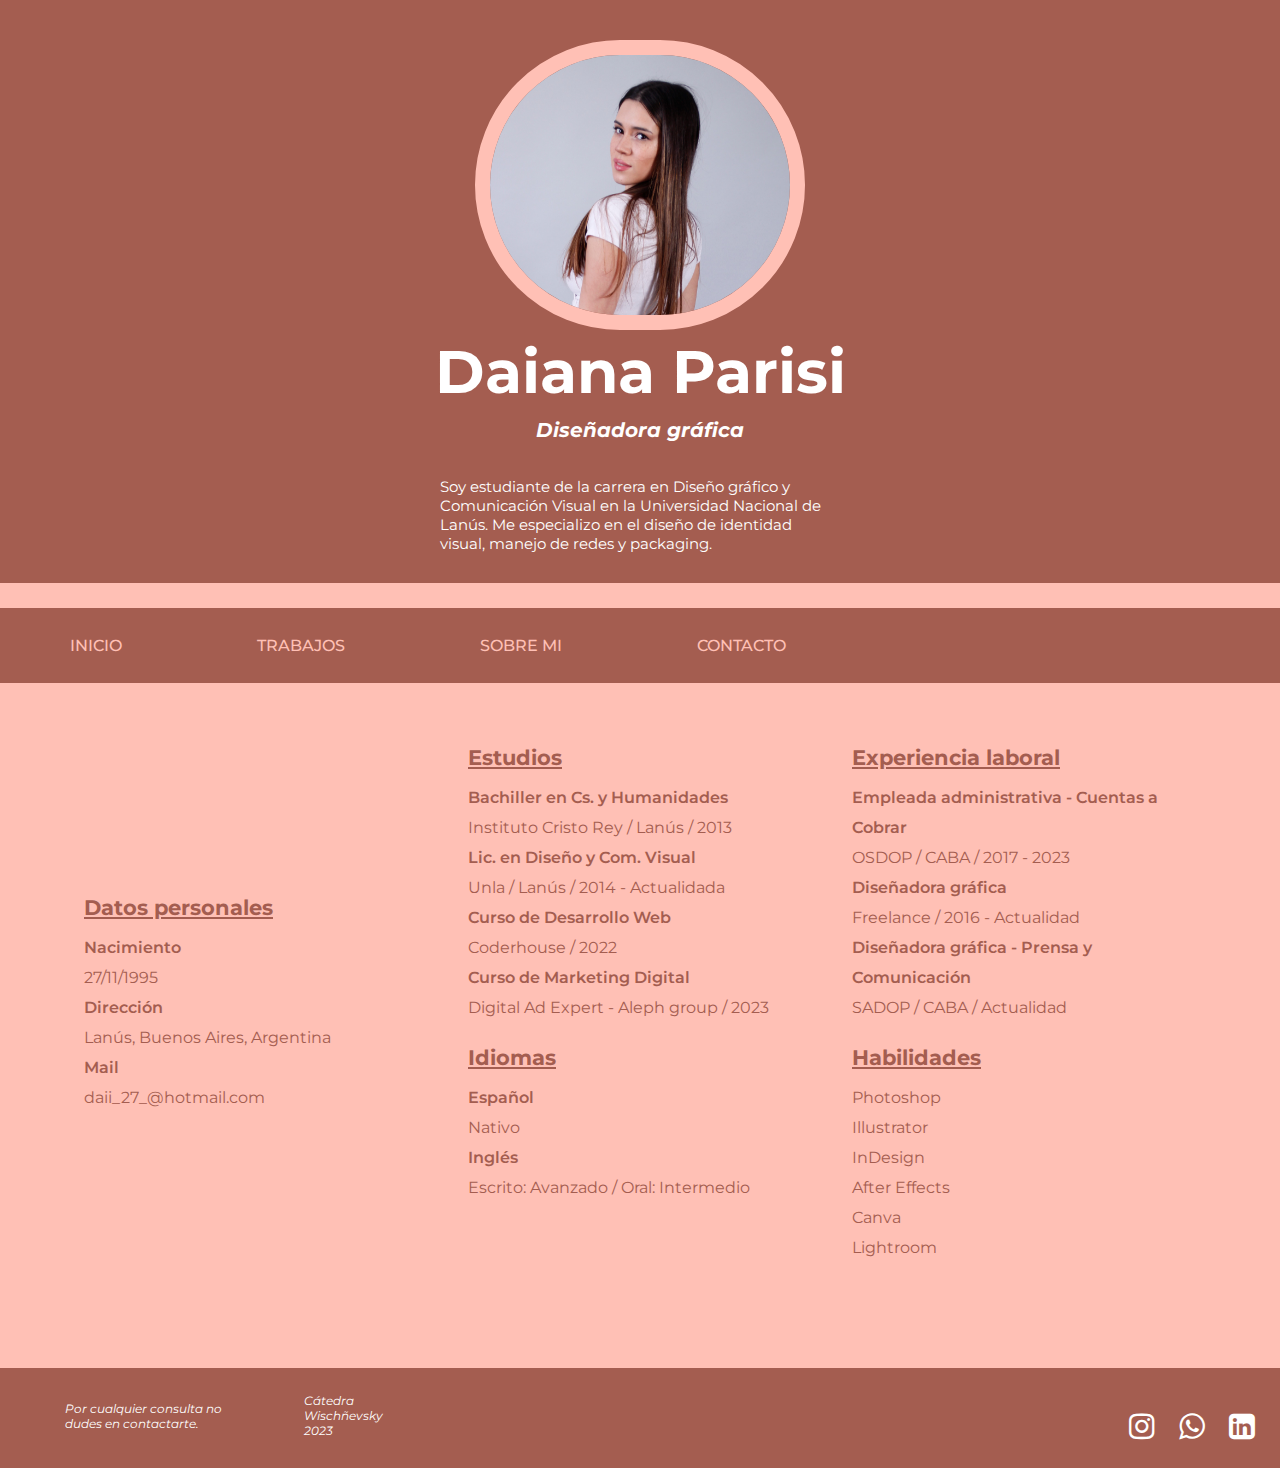
==== index.html @ afc5097c "cambios en index y sobre mi" ====
<!doctype html>
<html>
<head>
	<meta charset="utf-8">
	<link rel="icon" href= "favicon.ico" type="image/x-icon" />
	<title>Daiana Parisi</title>
	<link href="estilos.css" rel="stylesheet" type="text/css">
	<link rel="stylesheet" href="https://stackpath.bootstrapcdn.com/font-awesome/4.7.0/css/font-awesome.min.css">
</head>
<body>
	<header id="cabecera">
			<img src="img/fotomia.JPG" width="300px" height="260px" alt="fotoprincipal" id="fotoperfil">
			<h1>Daiana Parisi</h1>
			<h2>Diseñadora gráfica</h2>
			<p>Soy estudiante de la carrera en Diseño gráfico y Comunicación Visual en la Universidad Nacional de Lanús. Me especializo en el diseño de identidad visual, manejo de redes y packaging.</p>
	</header>
	
	<nav> 
		<ul>
			<li> <a href="index.html" target="_self"> INICIO </a> </li>
			<li> <a href="" target="_self"> TRABAJOS </a> </li>
			<li> <a href="sobremi.html" target="_self"> SOBRE MI </a> </li>
			<li> <a href="contacto.html" target="_self"> CONTACTO </a> </li>
		</ul>
	</nav>
	<main>
		<section class="flex-container-a">
			<article class="datospersonales">
				<h3>Datos personales</h3>
						<ul>
							<h4>Nacimiento</h4>
							<p>27/11/1995</p>
							<h4>Dirección</h4>
							<p>Lanús, Buenos Aires, Argentina</p>
							<h4>Mail</h4>
							<p>daii_27_@hotmail.com</p>
						</ul>
			</article>
		</section>

		<section class="flex-container-b">
			<article class="Estudios">
				<h3>Estudios</h3>
					<ul>
						<h4>Bachiller en Cs. y Humanidades</h4>
						<p>Instituto Cristo Rey / Lanús / 2013</p>
						<h4>Lic. en Diseño y Com. Visual</h4>
						<p>Unla / Lanús / 2014 - Actualidada</p>
						<h4>Curso de Desarrollo Web</h4>
						<p>Coderhouse / 2022</p>
						<h4>Curso de Marketing Digital</h4>
						<p>Digital Ad Expert - Aleph group / 2023</p>
					</ul>
			</article>
			<article class="Idiomas">
				<h3>Idiomas</h3>
					<ul>
						<h4>Español</h4>
						<p>Nativo</p>
						<h4>Inglés</h4>
						<p>Escrito: Avanzado / Oral: Intermedio</p>
					</ul>
			</article>
		</section>
		<section class="flex-container-c">
			<article class="ExperienciaLaboral">
				<h3>Experiencia laboral</h3>
					<ul>
						<h4>Empleada administrativa - Cuentas a Cobrar</h4>
						<p>OSDOP / CABA / 2017 - 2023</p>
						<h4>Diseñadora gráfica</h4>
						<p>Freelance / 2016 - Actualidad</p>
						<h4>Diseñadora gráfica - Prensa y Comunicación</h4>
						<p>SADOP / CABA / Actualidad</p>
					</ul>
			</article>
			<article class="Habilidades">
				<h3>Habilidades </h3>
					<ul>
						<li>Photoshop</li>
						<li>Illustrator</li>
						<li>InDesign</li>
						<li>After Effects</li>
						<li>Canva</li>
						<li>Lightroom</li>
					</ul>
			</article>
		</section>
	</main>
	
	<footer>
		<div>
			<p>Por cualquier consulta no dudes en contactarte.</p>
		</div>
		<div>
			<p>Cátedra Wischñevsky 2023</p>
		</div>
		<nav>
			<ul class="botones">
				<a href="https://www.instagram.com/dp.grafico/" class="fa fa-instagram"></a>
				<a href="https://wa.me/5491138221987/" class="fa fa-whatsapp"></a>
				<a href="https://www.linkedin.com/in/daiana-parisi-471b52120/?originalSubdomain=ar" class="fa fa-linkedin-square"></a>
			</ul>
		</nav>
	</footer>
</body>
</html>
---- estilos.css ----
@charset "utf-8";
/* CSS Document */
@import url('https://fonts.googleapis.com/css2?family=Montserrat:ital,wght@0,400;0,500;0,700;1,400;1,500&display=swap');

* {
	margin: 0px;
	padding: 0px;
	list-style: none;
	font-family: 'Montserrat', sans-serif;
}

body {
	background-color: #FFC0B5;
	width: 100%;
	height: 100%;
	display: flex;
	flex-direction: column;
}

img {
	width: auto;
	margin-top: 40px;
	border: 15px solid #FFC0B5;
	border-radius: 950px;
	display: flex;
	justify-content: center;
	line-height: 10px;
}

h1 h2 h3 h4 p {
	font-family: 'Montserrat', sans-serif;
}

h1 {
	color: white;
	font-size: 60px;
	display: flex;
	align-content: center;
	padding: 5px;
}

h2 {
	color: white;
	font-size: 20px;
	font-style: italic;
	padding: 5px;
	display: flex;
	align-items: center;
}

h3 {
	color: #A45D50;
	font-weight: bolder;
	text-decoration: underline;
	font-size: 130%;
	line-height: 50px;
}

h4 {
	color: #A45D50;
	font-weight: 600;
}

header p {
	color: white;
	font-size: 15px;
	width: 400px;
	padding: 30px;
	display: flex;
	justify-content: center;
}

#cabecera {
	width: 100%;
	height: auto;
	background-color: #A45D50;
	display: flex;
	flex-direction: column;
	justify-content: center;
	align-content: center;
	align-items: center;
}

/**************** BOTONERA INDEX******** */ 
/* quiero que me quede centrado el nav y no estaría pudiendo modificarlo :( */
nav{
	width:100%;
	height:50px;
	display: flex;
	flex-direction: column;
	justify-content: center;
	margin-top:25px;
	padding-bottom: 25px;
	margin-bottom:15px;
	background-color: #A45D50;
}

nav ul li a
{
	
	float:left;
	margin: 25px 65px 0 70px;
	margin-bottom:0px;
	display:block;
	text-decoration:none;
	font-size:12pt;
	font-weight: 500;
	color:#FFC0B5;
	
}

nav ul li a:hover
{
	color:#723D33;
	font-weight: 600;
}

main {
	width: 90%;
	height: 100%;
	display: flex;
	flex-direction: row;
	justify-content:flex-start;
	align-items: center;
	align-content: center;
	padding: 0px 30px 0px 0px; 
	margin: auto;
}

section {
	padding: 5px;
	margin: 30px;
	width: 30%;
	height: auto;
}

article div{
	padding: 5%;
	margin: 5%;
	width: auto;
	height: auto;
}

ul{
	font-size: 100%;
	font-weight: 400;
	color: #A45D50;
	line-height: 30px;
	height: 250px;
	justify-content: center;
	align-items: center;
	text-align:start;
}

.flex-container-a .flex-container-b .flex-container-c{
  text-align: center;	
}

/*****FOOTER ***** */
footer {
	width: auto;
	height: 100px;
	background-color: #A45D50;
	display: flex;
	justify-content:space-around;
	align-items:center;
	padding: 0 0 0 50px;
	font-style: italic;
}

footer p {
	font-size: 12px;
	color: #FFFFFF;;
	padding: 10px 40px 15px 15px;
}

.botones a{
	text-decoration: none;
	font-size: 30px;
	padding: 10px;
	color: #FFFFFF;
}

footer ul {
	list-style: none;
	padding: 30px 0 0px 680px;
}


/***** CONTACTO  HTML*****/

#contenido 
{
	background-color: transparent;
	width: 840px;
	height: 480px;
	border: none;
	margin-bottom:0px;
	padding-bottom:0px;
	margin-top:0px;
	padding-top:10px;
	margin:0px auto;
	
}

#contenido p 
{
	font-size: 15px;
	line-height: 16px; 
	padding-bottom: 0px;
	margin-left: 50px;
}	

label {
	font-size: 18px;
	margin-left: 59px;
}
input {
	width: 315px;
	height: 30px;
	background-color: #FFC0B5;
	border: 2px solid #A45D50;
	border-radius: 17px;
	margin: 15px 0px 10px 0px;
}

#edad {
	width: 315px;
	height: 30px;
}
#submit {
	width: 162px;
	background-color: #FFC0B5;
	color: #A45D50;
	font-size: 17px;
	margin-left: 0px;
}
#borrar {
	width: 162px;
	background-color:#FFC0B5;
	color: #A45D50;
	font-size: 17px;
	margin-left: 15px;
}
#textarea {
	height: auto;
	width: 315px;
	background-color: #FFC0B5;
	border: 1px solid;
	resize: none;
	border: 2px solid #A45D50;
	border-radius: 20px;
	margin: 11px 15px 10px 0px;
	padding: 5px 10px
}
#Sexo0, #Sexo1, #Sexo2 {
	width: 20px;
	vertical-align: middle;
}
.columna_izquierda {
	height: 30px;
	width: 200px;
	padding-left: 0px;
}
.columna_izquierda_comentarios {
	height: 30px;
	padding-top: 0px;
}
.genero {
	font-size: 19px;
	vertical-align: middle;
	padding-left: 59px;
}
.opcionesdegenero {
	padding-top: 15px;
	padding-left: 30px;
}
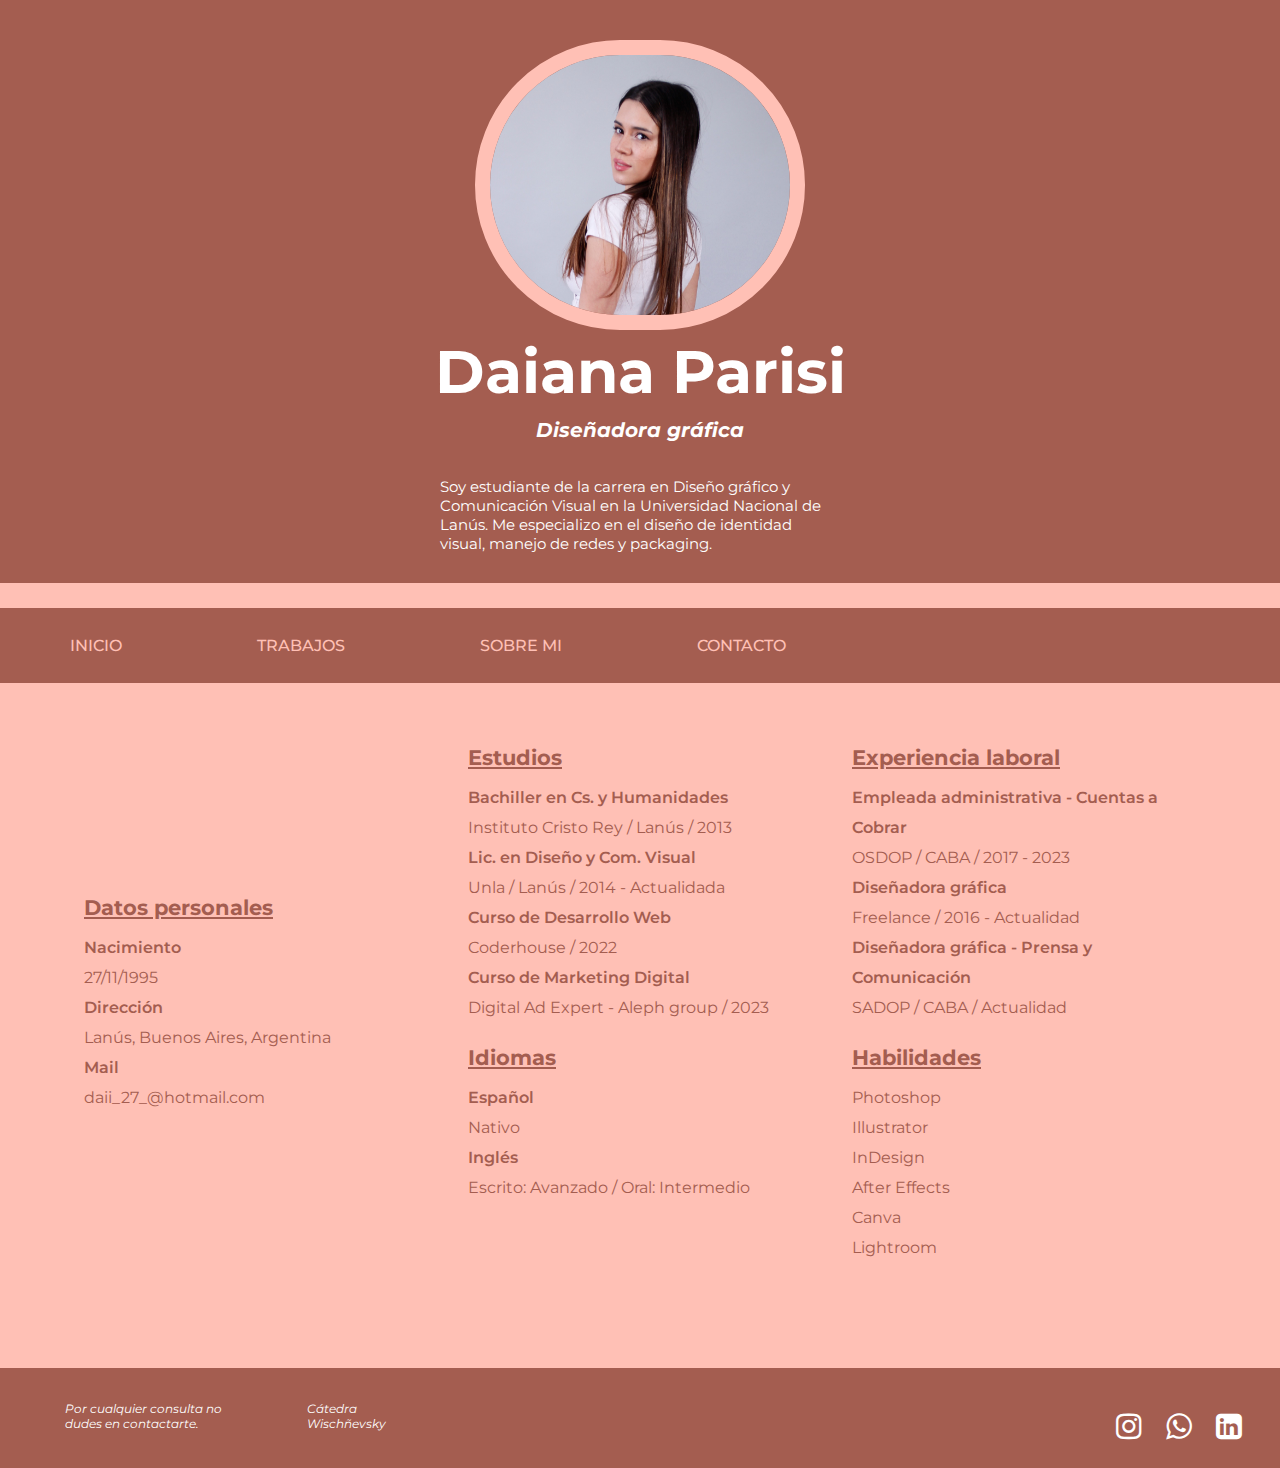
==== commit 12e8b563: "cambio" ====
--- a/index.html
+++ b/index.html
@@ -93,7 +93,7 @@
 			<p>Por cualquier consulta no dudes en contactarte.</p>
 		</div>
 		<div>
-			<p>Cátedra Wischñevsky 2023</p>
+			<p>Cátedra Wischñevsky</p>
 		</div>
 		<nav>
 			<ul class="botones">
--- a/estilos.css
+++ b/estilos.css
@@ -189,8 +189,7 @@
 
 /***** CONTACTO  HTML*****/
 
-#contenido 
-{
+#contenido {
 	background-color: transparent;
 	width: 840px;
 	height: 480px;
@@ -214,11 +213,13 @@
 label {
 	font-size: 18px;
 	margin-left: 59px;
+	color: #A45D50;
+	font-weight: 500;
 }
 input {
 	width: 315px;
 	height: 30px;
-	background-color: #FFC0B5;
+	background-color: #FFF1EF;
 	border: 2px solid #A45D50;
 	border-radius: 17px;
 	margin: 15px 0px 10px 0px;
@@ -230,22 +231,22 @@
 }
 #submit {
 	width: 162px;
-	background-color: #FFC0B5;
-	color: #A45D50;
+	background-color: #A45D50;
+	color: #FFC0B5;
 	font-size: 17px;
 	margin-left: 0px;
 }
 #borrar {
 	width: 162px;
-	background-color:#FFC0B5;
-	color: #A45D50;
+	background-color: #A45D50;
+	color: #FFC0B5;
 	font-size: 17px;
 	margin-left: 15px;
 }
 #textarea {
 	height: auto;
 	width: 315px;
-	background-color: #FFC0B5;
+	background-color: #FFF1EF;
 	border: 1px solid;
 	resize: none;
 	border: 2px solid #A45D50;
@@ -253,23 +254,29 @@
 	margin: 11px 15px 10px 0px;
 	padding: 5px 10px
 }
+
 #Sexo0, #Sexo1, #Sexo2 {
-	width: 20px;
+	width: 15px;
 	vertical-align: middle;
 }
+
 .columna_izquierda {
 	height: 30px;
 	width: 200px;
 	padding-left: 0px;
 }
+
 .columna_izquierda_comentarios {
 	height: 30px;
 	padding-top: 0px;
 }
+
 .genero {
 	font-size: 19px;
 	vertical-align: middle;
 	padding-left: 59px;
+	color: #A45D50;
+	font-weight: 500;
 }
 .opcionesdegenero {
 	padding-top: 15px;
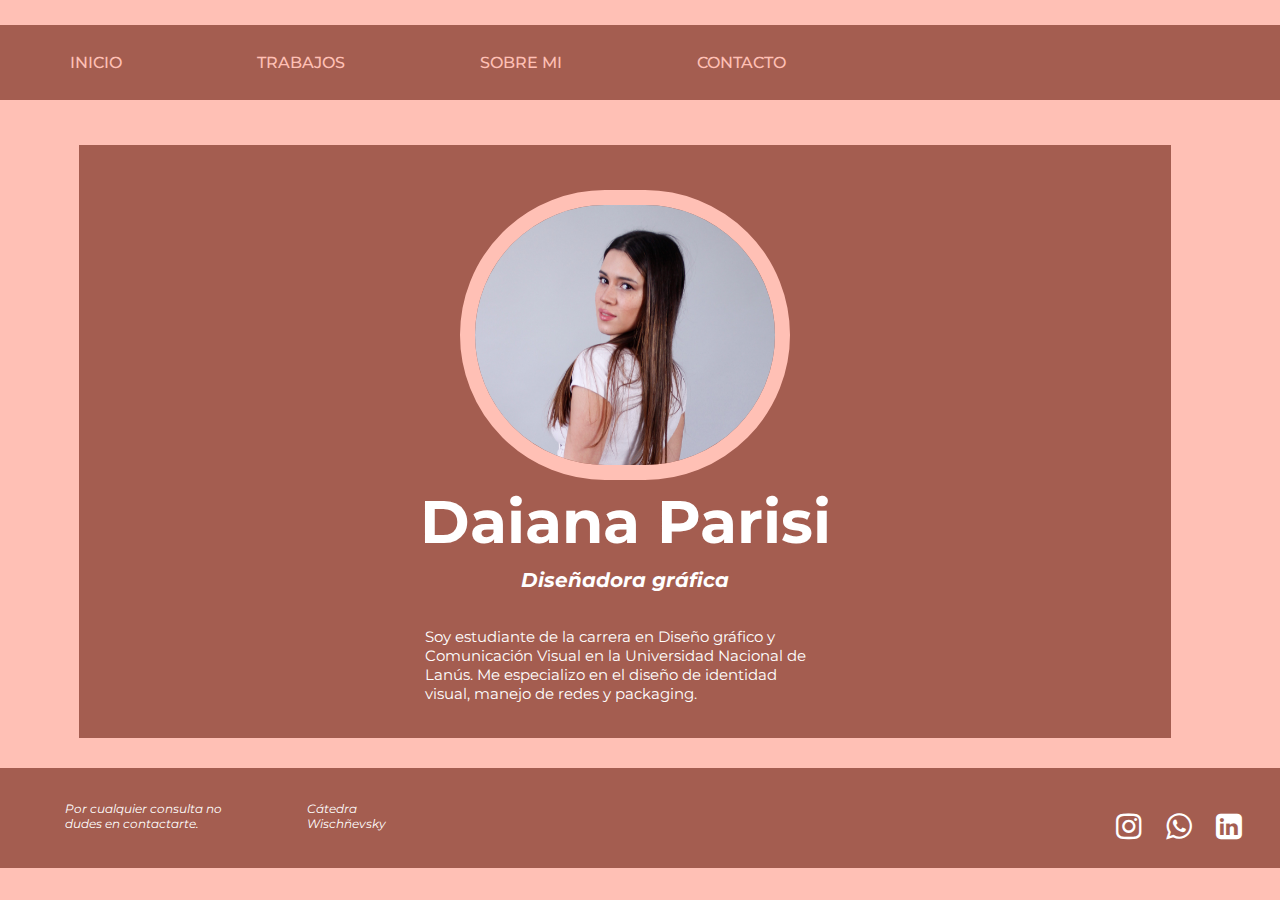
==== commit 1a2d1b73: "modificación en index" ====
--- a/index.html
+++ b/index.html
@@ -8,84 +8,23 @@
 	<link rel="stylesheet" href="https://stackpath.bootstrapcdn.com/font-awesome/4.7.0/css/font-awesome.min.css">
 </head>
 <body>
-	<header id="cabecera">
+	<header>
+		<nav> 
+			<ul>
+				<li> <a href="index.html" target="_self"> INICIO </a> </li>
+				<li> <a href="" target="_self"> TRABAJOS </a> </li>
+				<li> <a href="sobremi.html" target="_self"> SOBRE MI </a> </li>
+				<li> <a href="contacto.html" target="_self"> CONTACTO </a> </li>
+			</ul>
+		</nav>
+	</header>
+	<main>
+		<section class="datosprincipales">
 			<img src="img/fotomia.JPG" width="300px" height="260px" alt="fotoprincipal" id="fotoperfil">
 			<h1>Daiana Parisi</h1>
 			<h2>Diseñadora gráfica</h2>
 			<p>Soy estudiante de la carrera en Diseño gráfico y Comunicación Visual en la Universidad Nacional de Lanús. Me especializo en el diseño de identidad visual, manejo de redes y packaging.</p>
-	</header>
-	
-	<nav> 
-		<ul>
-			<li> <a href="index.html" target="_self"> INICIO </a> </li>
-			<li> <a href="" target="_self"> TRABAJOS </a> </li>
-			<li> <a href="sobremi.html" target="_self"> SOBRE MI </a> </li>
-			<li> <a href="contacto.html" target="_self"> CONTACTO </a> </li>
-		</ul>
-	</nav>
-	<main>
-		<section class="flex-container-a">
-			<article class="datospersonales">
-				<h3>Datos personales</h3>
-						<ul>
-							<h4>Nacimiento</h4>
-							<p>27/11/1995</p>
-							<h4>Dirección</h4>
-							<p>Lanús, Buenos Aires, Argentina</p>
-							<h4>Mail</h4>
-							<p>daii_27_@hotmail.com</p>
-						</ul>
-			</article>
-		</section>
-
-		<section class="flex-container-b">
-			<article class="Estudios">
-				<h3>Estudios</h3>
-					<ul>
-						<h4>Bachiller en Cs. y Humanidades</h4>
-						<p>Instituto Cristo Rey / Lanús / 2013</p>
-						<h4>Lic. en Diseño y Com. Visual</h4>
-						<p>Unla / Lanús / 2014 - Actualidada</p>
-						<h4>Curso de Desarrollo Web</h4>
-						<p>Coderhouse / 2022</p>
-						<h4>Curso de Marketing Digital</h4>
-						<p>Digital Ad Expert - Aleph group / 2023</p>
-					</ul>
-			</article>
-			<article class="Idiomas">
-				<h3>Idiomas</h3>
-					<ul>
-						<h4>Español</h4>
-						<p>Nativo</p>
-						<h4>Inglés</h4>
-						<p>Escrito: Avanzado / Oral: Intermedio</p>
-					</ul>
-			</article>
-		</section>
-		<section class="flex-container-c">
-			<article class="ExperienciaLaboral">
-				<h3>Experiencia laboral</h3>
-					<ul>
-						<h4>Empleada administrativa - Cuentas a Cobrar</h4>
-						<p>OSDOP / CABA / 2017 - 2023</p>
-						<h4>Diseñadora gráfica</h4>
-						<p>Freelance / 2016 - Actualidad</p>
-						<h4>Diseñadora gráfica - Prensa y Comunicación</h4>
-						<p>SADOP / CABA / Actualidad</p>
-					</ul>
-			</article>
-			<article class="Habilidades">
-				<h3>Habilidades </h3>
-					<ul>
-						<li>Photoshop</li>
-						<li>Illustrator</li>
-						<li>InDesign</li>
-						<li>After Effects</li>
-						<li>Canva</li>
-						<li>Lightroom</li>
-					</ul>
-			</article>
-		</section>
+	</section>
 	</main>
 	
 	<footer>
--- a/estilos.css
+++ b/estilos.css
@@ -61,7 +61,7 @@
 	font-weight: 600;
 }
 
-header p {
+.datosprincipales p {
 	color: white;
 	font-size: 15px;
 	width: 400px;
@@ -70,8 +70,8 @@
 	justify-content: center;
 }
 
-#cabecera {
-	width: 100%;
+.datosprincipales {
+	width: 1920px;
 	height: auto;
 	background-color: #A45D50;
 	display: flex;
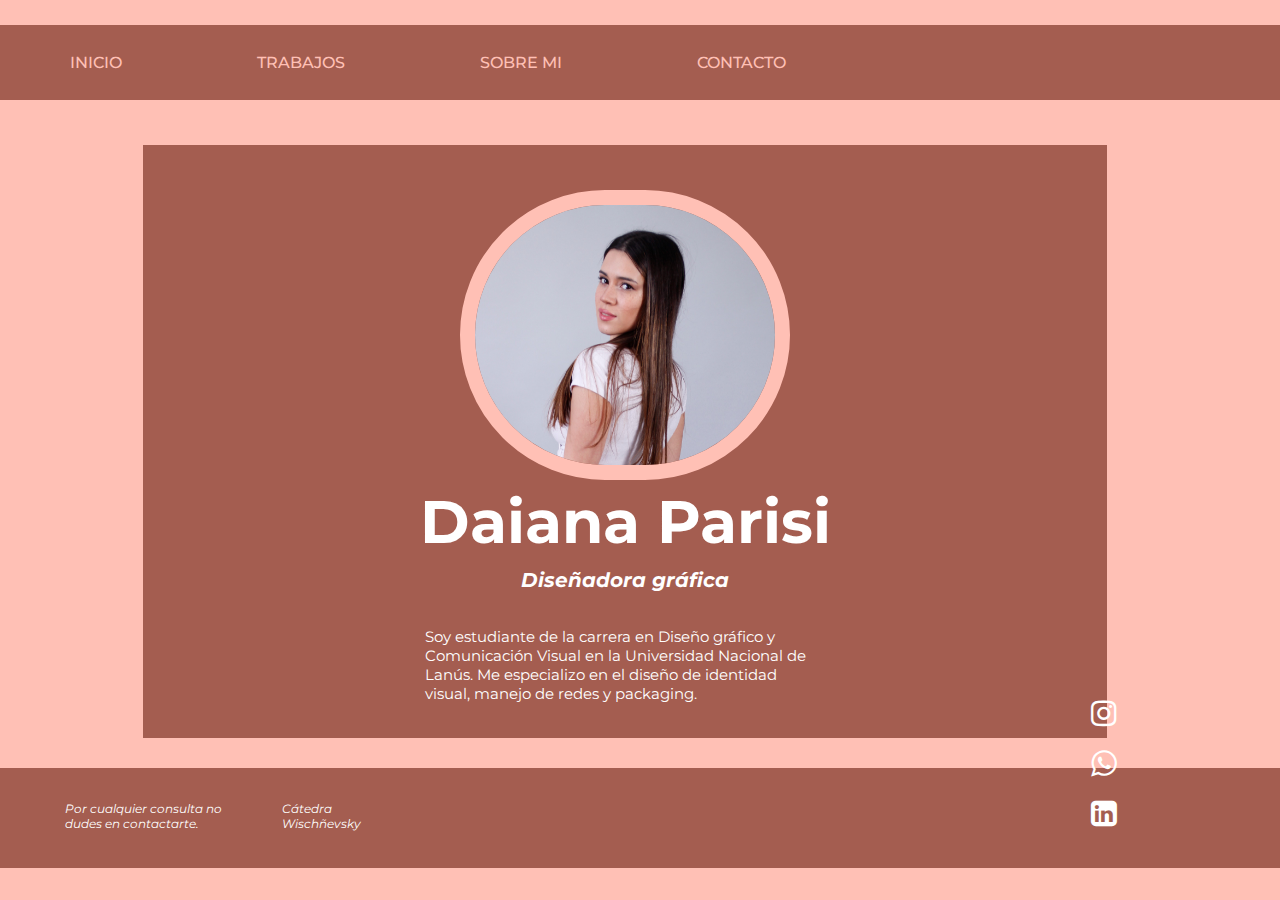
==== commit ef44f9f2: "Creación de la galería de imágenes" ====
--- a/index.html
+++ b/index.html
@@ -12,7 +12,7 @@
 		<nav> 
 			<ul>
 				<li> <a href="index.html" target="_self"> INICIO </a> </li>
-				<li> <a href="" target="_self"> TRABAJOS </a> </li>
+				<li> <a href="trabajos.html" target="_self"> TRABAJOS </a> </li>
 				<li> <a href="sobremi.html" target="_self"> SOBRE MI </a> </li>
 				<li> <a href="contacto.html" target="_self"> CONTACTO </a> </li>
 			</ul>
@@ -34,7 +34,7 @@
 		<div>
 			<p>Cátedra Wischñevsky</p>
 		</div>
-		<nav>
+		<nav id="redes">
 			<ul class="botones">
 				<a href="https://www.instagram.com/dp.grafico/" class="fa fa-instagram"></a>
 				<a href="https://wa.me/5491138221987/" class="fa fa-whatsapp"></a>
--- a/estilos.css
+++ b/estilos.css
@@ -17,7 +17,7 @@
 	flex-direction: column;
 }
 
-img {
+#fotoperfil {
 	width: auto;
 	margin-top: 40px;
 	border: 15px solid #FFC0B5;
@@ -82,7 +82,6 @@
 }
 
 /**************** BOTONERA INDEX******** */ 
-/* quiero que me quede centrado el nav y no estaría pudiendo modificarlo :( */
 nav{
 	width:100%;
 	height:50px;
@@ -116,8 +115,98 @@
 }
 
 main {
-	width: 90%;
+	width: 80%;
 	height: 100%;
+	display: flex;
+	flex-direction: row;
+	justify-content:flex-start;
+	padding: 0px 30px 0px 0px; 
+	margin: auto;
+}
+
+section {
+	padding: 5px;
+	margin: 30px;
+	width: 30%;
+	height: auto;
+}
+
+article div{
+	padding: 5%;
+	margin: 5%;
+	width: auto;
+	height: auto;
+}
+
+ul{
+	font-size: 100%;
+	font-weight: 400;
+	color: #A45D50;
+	line-height: 30px;
+	height: 250px;
+	justify-content: center;
+	align-items: center;
+	text-align:start;
+}
+
+.flex-container-a {
+	margin: 50px 20px 0 15px;
+}
+
+.flex-container-a .flex-container-b .flex-container-c{
+	text-align: center;
+}
+
+/*****FOOTER ***** */
+footer {
+	width: auto;
+	height: 100px;
+	background-color: #A45D50;
+	display: flex;
+	justify-content:space-around;
+	align-items:center;
+	padding: 0 0 0 50px;
+	font-style: italic;
+}
+
+footer p {
+	font-size: 12px;
+	color: #FFFFFF;;
+	padding: 10px 40px 15px 15px;
+}
+
+#redes {
+	display: flex;
+	justify-content: flex-end;
+	align-items: flex-end;
+	margin: 35px 0 0px 0;
+	padding: 0 116px 30px 0;
+	margin-bottom:15px;
+}
+
+.botones a{
+	text-decoration: none;
+	font-size: 30px;
+	padding: 10px;
+	color: #FFFFFF;
+}
+
+footer ul {
+	list-style: none;
+	padding: 30px 0 0px 680px;
+}
+
+
+/***** CONTACTO  HTML*****/
+/**** no puedo lograr nivelar "genero" a lo demás del form, y se no estoy pudiendo poner primero "contactame" ***/
+.h4formulario {
+	margin: 15px;
+} 
+
+#contenido {
+	background-color: transparent;
+	width: 840px;
+	height: 480px;
 	display: flex;
 	flex-direction: row;
 	justify-content:flex-start;
@@ -125,80 +214,6 @@
 	align-content: center;
 	padding: 0px 30px 0px 0px; 
 	margin: auto;
-}
-
-section {
-	padding: 5px;
-	margin: 30px;
-	width: 30%;
-	height: auto;
-}
-
-article div{
-	padding: 5%;
-	margin: 5%;
-	width: auto;
-	height: auto;
-}
-
-ul{
-	font-size: 100%;
-	font-weight: 400;
-	color: #A45D50;
-	line-height: 30px;
-	height: 250px;
-	justify-content: center;
-	align-items: center;
-	text-align:start;
-}
-
-.flex-container-a .flex-container-b .flex-container-c{
-  text-align: center;	
-}
-
-/*****FOOTER ***** */
-footer {
-	width: auto;
-	height: 100px;
-	background-color: #A45D50;
-	display: flex;
-	justify-content:space-around;
-	align-items:center;
-	padding: 0 0 0 50px;
-	font-style: italic;
-}
-
-footer p {
-	font-size: 12px;
-	color: #FFFFFF;;
-	padding: 10px 40px 15px 15px;
-}
-
-.botones a{
-	text-decoration: none;
-	font-size: 30px;
-	padding: 10px;
-	color: #FFFFFF;
-}
-
-footer ul {
-	list-style: none;
-	padding: 30px 0 0px 680px;
-}
-
-
-/***** CONTACTO  HTML*****/
-
-#contenido {
-	background-color: transparent;
-	width: 840px;
-	height: 480px;
-	border: none;
-	margin-bottom:0px;
-	padding-bottom:0px;
-	margin-top:0px;
-	padding-top:10px;
-	margin:0px auto;
 	
 }
 
@@ -212,7 +227,7 @@
 
 label {
 	font-size: 18px;
-	margin-left: 59px;
+	margin-left: 30px;
 	color: #A45D50;
 	font-weight: 500;
 }
@@ -221,37 +236,36 @@
 	height: 30px;
 	background-color: #FFF1EF;
 	border: 2px solid #A45D50;
-	border-radius: 17px;
+	border-radius: 15px;
 	margin: 15px 0px 10px 0px;
 }
 
 #edad {
-	width: 315px;
+	width: 100px;
 	height: 30px;
 }
 #submit {
-	width: 162px;
+	width: 100px;
 	background-color: #A45D50;
 	color: #FFC0B5;
 	font-size: 17px;
-	margin-left: 0px;
+	margin: 5px 30px 15px;
 }
 #borrar {
-	width: 162px;
+	width: 100px;
 	background-color: #A45D50;
 	color: #FFC0B5;
 	font-size: 17px;
-	margin-left: 15px;
+	margin: 5px 30px 15px;
 }
 #textarea {
-	height: auto;
+	height: 97px;
 	width: 315px;
 	background-color: #FFF1EF;
-	border: 1px solid;
 	resize: none;
 	border: 2px solid #A45D50;
 	border-radius: 20px;
-	margin: 11px 15px 10px 0px;
+	margin: 5px 30px 15px;
 	padding: 5px 10px
 }
 
@@ -274,11 +288,30 @@
 .genero {
 	font-size: 19px;
 	vertical-align: middle;
-	padding-left: 59px;
 	color: #A45D50;
 	font-weight: 500;
 }
 .opcionesdegenero {
 	padding-top: 15px;
-	padding-left: 30px;
-}+}
+
+/*** GALERÍA DE IMÁGENES ***/
+#galeria {
+	width: 85%;
+	padding: 50px;
+	display: flex;
+	justify-content: space-between;
+	flex-wrap: wrap;
+}
+
+#galeria a {
+	width: 14%;
+	margin: 30px;
+}
+
+#galeria a img {
+	width: 100%;
+	height: auto;
+	border-radius: 20px;
+	border: 10px solid #A45D50;
+}
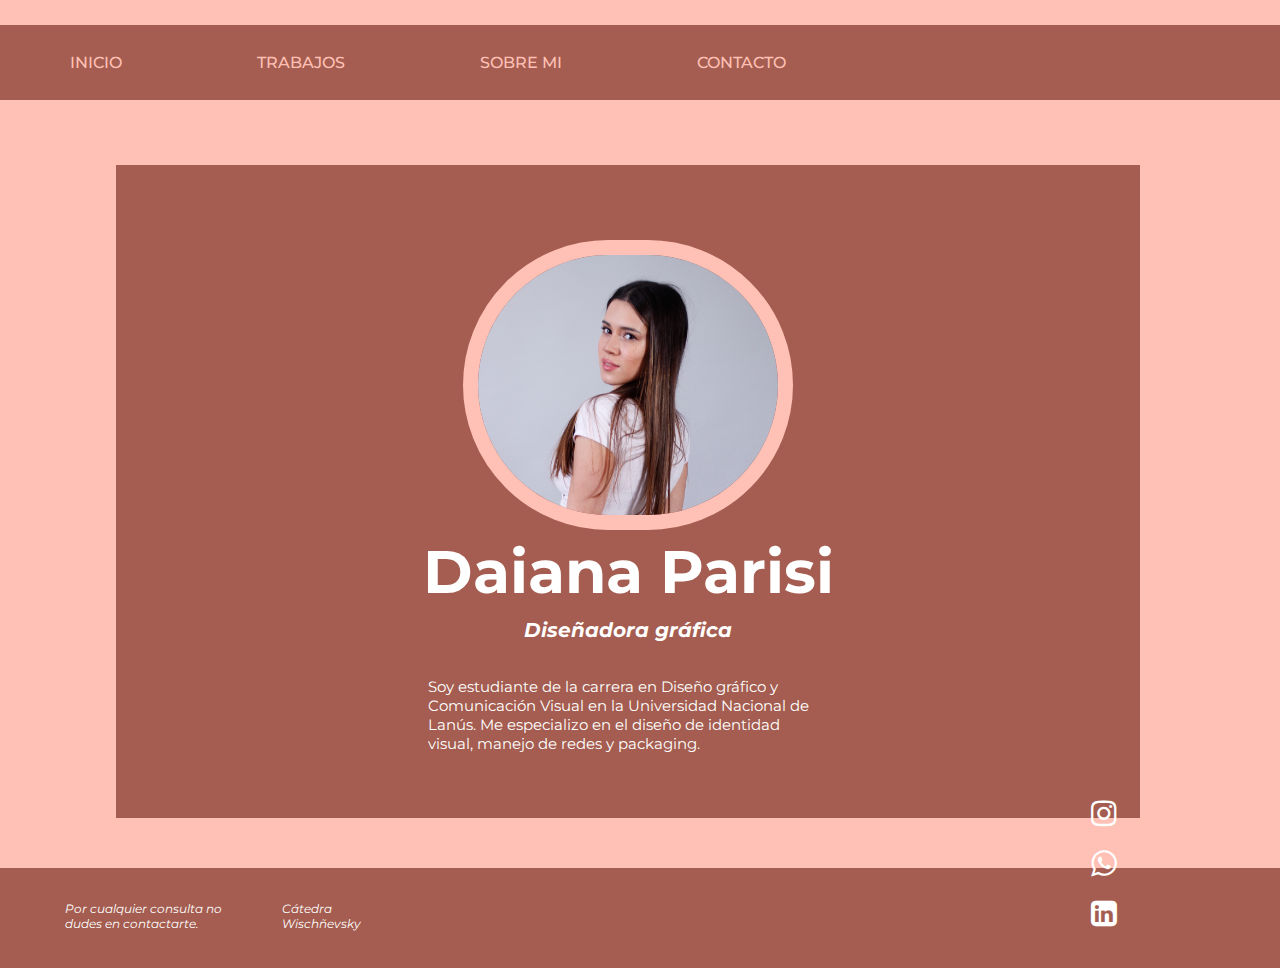
==== commit 421962f4: "Update index.html" ====
--- a/index.html
+++ b/index.html
@@ -7,6 +7,16 @@
 	<link href="estilos.css" rel="stylesheet" type="text/css">
 	<link rel="stylesheet" href="https://stackpath.bootstrapcdn.com/font-awesome/4.7.0/css/font-awesome.min.css">
 </head>
+<!---background-color: transparent;
+    width: 840px;
+    height: 480px;
+    display: flex;
+    flex-direction: column;
+    justify-content: center;
+    align-items: center;
+	
+	verifica el id redes que tenes un padding que te esta haciendo scroll horizontal-->
+	
 <body>
 	<header>
 		<nav> 
--- a/estilos.css
+++ b/estilos.css
@@ -2,6 +2,8 @@
 /* CSS Document */
 @import url('https://fonts.googleapis.com/css2?family=Montserrat:ital,wght@0,400;0,500;0,700;1,400;1,500&display=swap');
 
+
+/** probando pc desktop casa 24/10**/
 * {
 	margin: 0px;
 	padding: 0px;
@@ -120,20 +122,20 @@
 	display: flex;
 	flex-direction: row;
 	justify-content:flex-start;
-	padding: 0px 30px 0px 0px; 
+	padding: 50px 24px 50px 0px;
 	margin: auto;
 }
+/** subido **/
 
 section {
-	padding: 5px;
-	margin: 30px;
-	width: 30%;
+	padding: 35px;
+	width: 50%;
 	height: auto;
 }
 
-article div{
-	padding: 5%;
-	margin: 5%;
+.idiomas{
+	padding: 25px;
+	margin: 25px;
 	width: auto;
 	height: auto;
 }
@@ -147,10 +149,6 @@
 	justify-content: center;
 	align-items: center;
 	text-align:start;
-}
-
-.flex-container-a {
-	margin: 50px 20px 0 15px;
 }
 
 .flex-container-a .flex-container-b .flex-container-c{
@@ -198,11 +196,16 @@
 
 
 /***** CONTACTO  HTML*****/
-/**** no puedo lograr nivelar "genero" a lo demás del form, y se no estoy pudiendo poner primero "contactame" ***/
+/**** no puedo lograr nivelar "genero" a lo demás del form, y no estoy pudiendo poner primero "contactame" ***/
 .h4formulario {
-	margin: 15px;
+	margin: 50px;
 } 
-
+/** Para poner "contactame" arriba del formulario, tenés que poner flex-direction: column. Como lo estás usando, está en
+fila. Si te referis a todavía tenerlo al costado, pero arriba de todo, es por la propiedad align-items que estás usando.
+Te lo va a dejar posicionado siempre al centro. Si se lo sacas te lo tira para arriba, pero fijate de que, si haces eso,
+sacar o acomodar el margin que pusiste al h4 de contactame.
+No podés nivelar género porque en los demás labels estás poniendo un margin de 30 pxs. Se los podés sacar o agregar a
+la clase género un margin-left de 30px. **/
 #contenido {
 	background-color: transparent;
 	width: 840px;
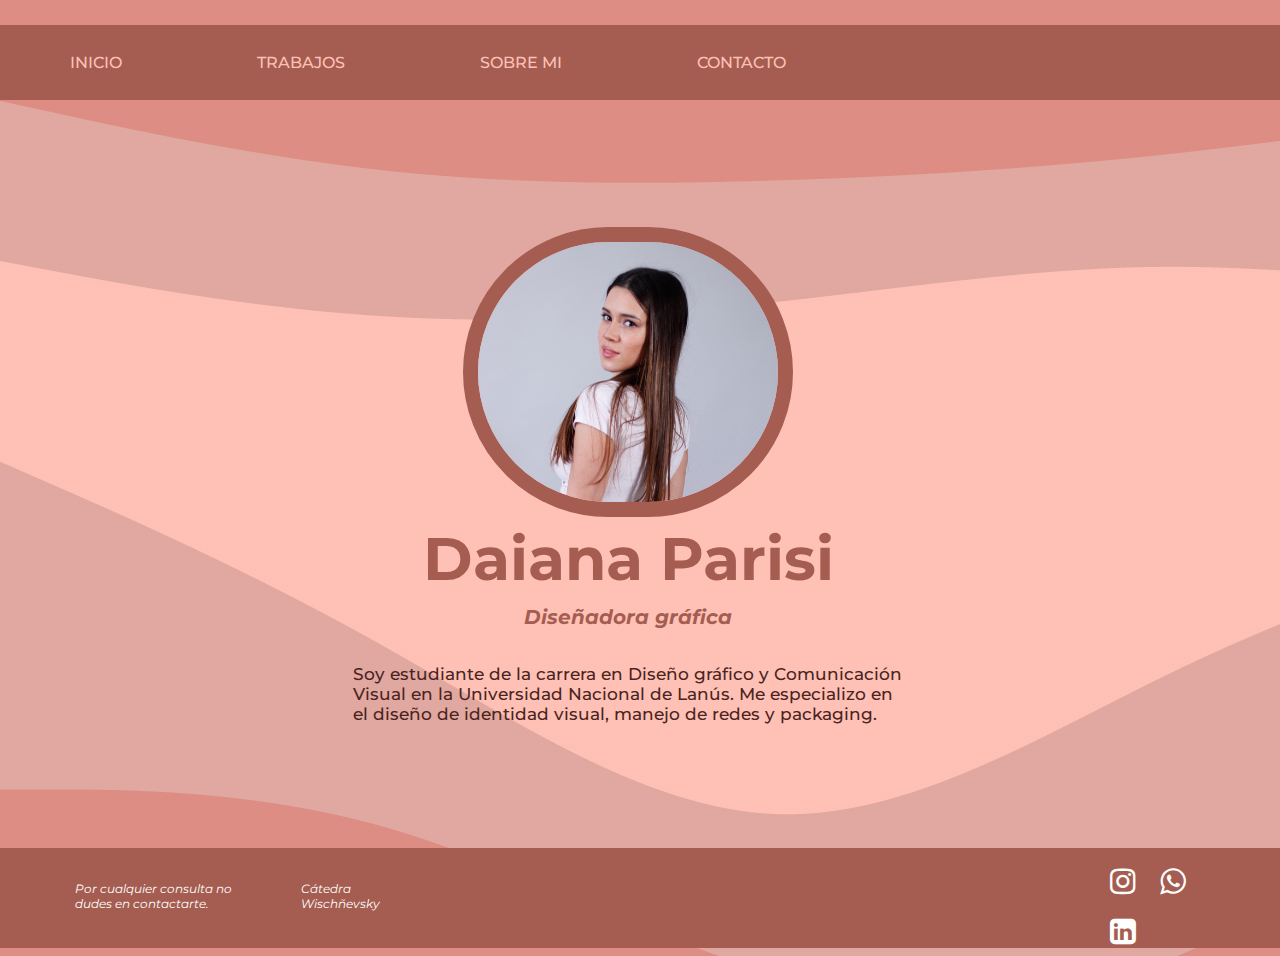
==== commit dc79f3ca: "Le agregué un background img" ====
--- a/index.html
+++ b/index.html
@@ -6,16 +6,8 @@
 	<title>Daiana Parisi</title>
 	<link href="estilos.css" rel="stylesheet" type="text/css">
 	<link rel="stylesheet" href="https://stackpath.bootstrapcdn.com/font-awesome/4.7.0/css/font-awesome.min.css">
+	<meta name="viewport" content="width=device-width, initial-scale=1.0">
 </head>
-<!---background-color: transparent;
-    width: 840px;
-    height: 480px;
-    display: flex;
-    flex-direction: column;
-    justify-content: center;
-    align-items: center;
-	
-	verifica el id redes que tenes un padding que te esta haciendo scroll horizontal-->
 	
 <body>
 	<header>
--- a/estilos.css
+++ b/estilos.css
@@ -2,8 +2,6 @@
 /* CSS Document */
 @import url('https://fonts.googleapis.com/css2?family=Montserrat:ital,wght@0,400;0,500;0,700;1,400;1,500&display=swap');
 
-
-/** probando pc desktop casa 24/10**/
 * {
 	margin: 0px;
 	padding: 0px;
@@ -12,17 +10,14 @@
 }
 
 body {
-	background-color: #FFC0B5;
-	width: 100%;
-	height: 100%;
-	display: flex;
-	flex-direction: column;
+	background-image: url("img/galeria/background.jpg");
+	background-repeat: no-repeat;
 }
 
 #fotoperfil {
 	width: auto;
 	margin-top: 40px;
-	border: 15px solid #FFC0B5;
+	border: 15px solid #a45d50;
 	border-radius: 950px;
 	display: flex;
 	justify-content: center;
@@ -34,7 +29,7 @@
 }
 
 h1 {
-	color: white;
+	color: #a45d50;
 	font-size: 60px;
 	display: flex;
 	align-content: center;
@@ -42,7 +37,7 @@
 }
 
 h2 {
-	color: white;
+	color: #a45d50;
 	font-size: 20px;
 	font-style: italic;
 	padding: 5px;
@@ -64,9 +59,10 @@
 }
 
 .datosprincipales p {
-	color: white;
-	font-size: 15px;
-	width: 400px;
+	color: #4a241d;
+	font-size: 17px;
+	font-weight: 500;
+	width: 550px;
 	padding: 30px;
 	display: flex;
 	justify-content: center;
@@ -75,11 +71,8 @@
 .datosprincipales {
 	width: 1920px;
 	height: auto;
-	background-color: #A45D50;
 	display: flex;
 	flex-direction: column;
-	justify-content: center;
-	align-content: center;
 	align-items: center;
 }
 
@@ -112,8 +105,8 @@
 
 nav ul li a:hover
 {
-	color:#723D33;
-	font-weight: 600;
+	color:#FFFFFF;
+	font-weight: 500;
 }
 
 main {
@@ -122,14 +115,13 @@
 	display: flex;
 	flex-direction: row;
 	justify-content:flex-start;
-	padding: 50px 24px 50px 0px;
+	padding: 50px 24px 72px 0px;
 	margin: auto;
 }
-/** subido **/
 
 section {
-	padding: 35px;
-	width: 50%;
+	padding: 22px;
+	width: 80%;
 	height: auto;
 }
 
@@ -143,11 +135,10 @@
 ul{
 	font-size: 100%;
 	font-weight: 400;
-	color: #A45D50;
+	color: #4a241d;
+	font-weight: 500;
 	line-height: 30px;
-	height: 250px;
-	justify-content: center;
-	align-items: center;
+	height: 270px;
 	text-align:start;
 }
 
@@ -163,7 +154,7 @@
 	display: flex;
 	justify-content:space-around;
 	align-items:center;
-	padding: 0 0 0 50px;
+	padding: 0 0 0 60px;
 	font-style: italic;
 }
 
@@ -174,12 +165,12 @@
 }
 
 #redes {
-	display: flex;
-	justify-content: flex-end;
-	align-items: flex-end;
-	margin: 35px 0 0px 0;
-	padding: 0 116px 30px 0;
-	margin-bottom:15px;
+	background-color: transparent;
+    display: flex;
+    flex-direction: column;
+    justify-content: center;
+    align-items: flex-end;
+	padding-right: 70px;
 }
 
 .botones a{
@@ -196,7 +187,8 @@
 
 
 /***** CONTACTO  HTML*****/
-/**** no puedo lograr nivelar "genero" a lo demás del form, y no estoy pudiendo poner primero "contactame" ***/
+/** no puedo lograr nivelar "genero" a lo demás del form, y no estoy pudiendo poner primero "contactame" **/
+
 .h4formulario {
 	margin: 50px;
 } 
@@ -206,6 +198,7 @@
 sacar o acomodar el margin que pusiste al h4 de contactame.
 No podés nivelar género porque en los demás labels estás poniendo un margin de 30 pxs. Se los podés sacar o agregar a
 la clase género un margin-left de 30px. **/
+
 #contenido {
 	background-color: transparent;
 	width: 840px;
@@ -298,6 +291,7 @@
 	padding-top: 15px;
 }
 
+
 /*** GALERÍA DE IMÁGENES ***/
 #galeria {
 	width: 85%;
@@ -318,3 +312,52 @@
 	border-radius: 20px;
 	border: 10px solid #A45D50;
 }
+
+@media screen and (max-width: 600px) {
+	
+	h1 {
+		line-height: 53px;
+		font-size: 34px;
+	}
+	
+	h2 {
+		line-height: 2px;
+		font-size: 16px;
+		padding-bottom: 20px;
+	}
+	
+.datosprincipales p {
+	line-height: 16px;
+	font-size: 11px;
+	padding: 6px;
+	width: 355px;
+	}
+	
+	.datosprincipales {
+		padding: 9px 23px 17px 18px;
+		display: flex;
+		align-items: center;
+	}
+	
+	main {
+		width: 100%;
+		height: 100%
+	}
+	
+	#fotoperfil {
+		width: 200px;
+		height: auto;
+	}
+	
+}
+
+/** falta la botonera y elfooter **/
+
+
+
+
+
+
+
+
+
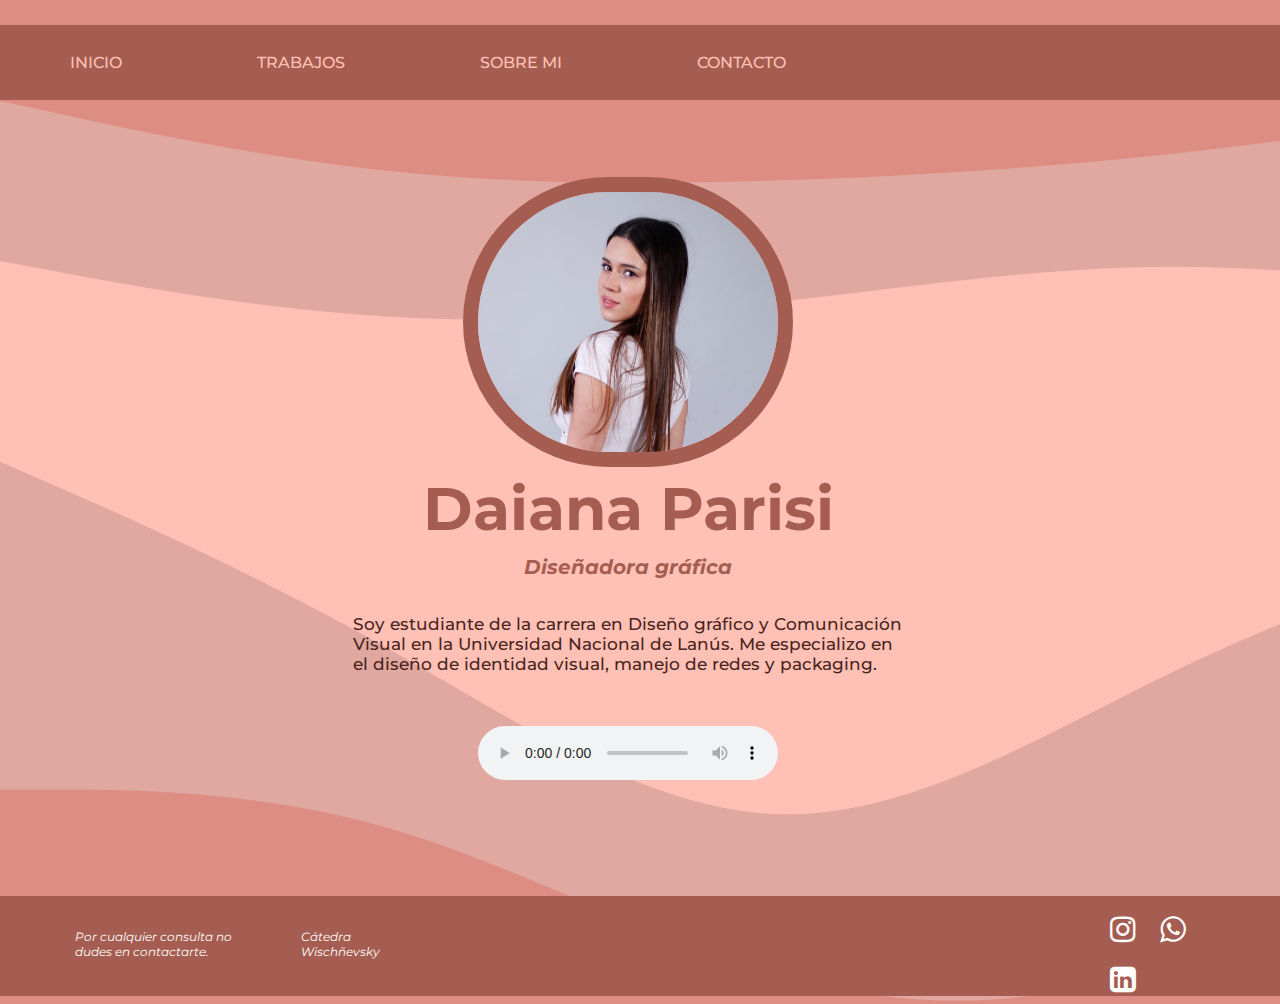
==== commit e801f7f7: "incorporación de audio" ====
--- a/index.html
+++ b/index.html
@@ -16,7 +16,7 @@
 				<li> <a href="index.html" target="_self"> INICIO </a> </li>
 				<li> <a href="trabajos.html" target="_self"> TRABAJOS </a> </li>
 				<li> <a href="sobremi.html" target="_self"> SOBRE MI </a> </li>
-				<li> <a href="contacto.html" target="_self"> CONTACTO </a> </li>
+				<li> <a href="contacto2.html" target="_self"> CONTACTO </a> </li>
 			</ul>
 		</nav>
 	</header>
@@ -26,7 +26,10 @@
 			<h1>Daiana Parisi</h1>
 			<h2>Diseñadora gráfica</h2>
 			<p>Soy estudiante de la carrera en Diseño gráfico y Comunicación Visual en la Universidad Nacional de Lanús. Me especializo en el diseño de identidad visual, manejo de redes y packaging.</p>
-	</section>
+			<section class="audio">
+				<audio src="mp3/Taylor Swift – august (Official Lyric Video).mp3" controls autoplay loop width="360" height="30"></audio>
+			</section>
+		</section>
 	</main>
 	
 	<footer>
--- a/estilos.css
+++ b/estilos.css
@@ -57,6 +57,7 @@
 	color: #A45D50;
 	font-weight: 600;
 }
+
 
 .datosprincipales p {
 	color: #4a241d;
@@ -115,7 +116,7 @@
 	display: flex;
 	flex-direction: row;
 	justify-content:flex-start;
-	padding: 50px 24px 72px 0px;
+	padding: 0px 24px 72px 0px;
 	margin: auto;
 }
 
@@ -136,7 +137,6 @@
 	font-size: 100%;
 	font-weight: 400;
 	color: #4a241d;
-	font-weight: 500;
 	line-height: 30px;
 	height: 270px;
 	text-align:start;
@@ -185,112 +185,135 @@
 	padding: 30px 0 0px 680px;
 }
 
-
-/***** CONTACTO  HTML*****/
-/** no puedo lograr nivelar "genero" a lo demás del form, y no estoy pudiendo poner primero "contactame" **/
-
-.h4formulario {
-	margin: 50px;
-} 
-/** Para poner "contactame" arriba del formulario, tenés que poner flex-direction: column. Como lo estás usando, está en
-fila. Si te referis a todavía tenerlo al costado, pero arriba de todo, es por la propiedad align-items que estás usando.
-Te lo va a dejar posicionado siempre al centro. Si se lo sacas te lo tira para arriba, pero fijate de que, si haces eso,
-sacar o acomodar el margin que pusiste al h4 de contactame.
-No podés nivelar género porque en los demás labels estás poniendo un margin de 30 pxs. Se los podés sacar o agregar a
-la clase género un margin-left de 30px. **/
-
-#contenido {
-	background-color: transparent;
-	width: 840px;
-	height: 480px;
+/** FORMULARIO CONTACTO **/
+/** Nuevo contacto2 prueba 26/10 **/
+
+#main-contacto {
 	display: flex;
 	flex-direction: row;
-	justify-content:flex-start;
-	align-items: center;
-	align-content: center;
-	padding: 0px 30px 0px 0px; 
-	margin: auto;
-	
-}
-
-#contenido p 
-{
-	font-size: 15px;
-	line-height: 16px; 
-	padding-bottom: 0px;
-	margin-left: 50px;
-}	
+	gap: 10%;
+}
+
+.contenedores-contacto {
+	display: flex;
+	padding-top: 5%;
+	padding-left: 170px;
+	flex-direction: column;
+	align-items: flex-start;
+	gap: 20px;
+}
+
+.formulario {
+	padding-top: 20px;
+	gap: 80%;
+}
+
+.enviesuconsulta {
+	display: flex;
+    width: 100%;
+    flex-direction: column;
+    justify-content: center;
+}
+
+.enviesuconsulta h4{
+	color: #A45D50;
+	font-size: 20px;
+	font-style: normal;
+	font-weight: 700;
+	line-height: normal;
+	padding-bottom: 15px;
+}
+
+.enviesuconsulta p {
+	font-size: 14px;
+}
+
+form {
+	width: 90%;
+	display: flex;
+	flex-direction: row;
+}
+
+.nombre-apellido {
+	width: 100%;
+	height: auto;
+	gap: 10px;
+	padding-bottom: 10px;
+	display: flex;
+	flex-direction: column;
+}
+
+form div p {
+	color: #A8A8A8;
+	font-size: 14.5px;
+	font-style: normal;
+	font-weight: 400;
+	line-height: 21px;
+	width: 58%;
+	padding-top: 20px;
+}
+
+form label {
+	padding-top: 15px;
+}
 
 label {
-	font-size: 18px;
-	margin-left: 30px;
+	display: block;
 	color: #A45D50;
-	font-weight: 500;
-}
+	font-size: 17px;
+	font-style: normal;
+	font-weight: 700;
+	margin-bottom: 21px;
+}
+
 input {
-	width: 315px;
-	height: 30px;
-	background-color: #FFF1EF;
-	border: 2px solid #A45D50;
-	border-radius: 15px;
-	margin: 15px 0px 10px 0px;
-}
-
-#edad {
-	width: 100px;
-	height: 30px;
-}
-#submit {
-	width: 100px;
-	background-color: #A45D50;
-	color: #FFC0B5;
-	font-size: 17px;
-	margin: 5px 30px 15px;
-}
-#borrar {
-	width: 100px;
-	background-color: #A45D50;
-	color: #FFC0B5;
-	font-size: 17px;
-	margin: 5px 30px 15px;
-}
-#textarea {
-	height: 97px;
-	width: 315px;
-	background-color: #FFF1EF;
-	resize: none;
-	border: 2px solid #A45D50;
-	border-radius: 20px;
-	margin: 5px 30px 15px;
-	padding: 5px 10px
-}
-
-#Sexo0, #Sexo1, #Sexo2 {
-	width: 15px;
-	vertical-align: middle;
-}
-
-.columna_izquierda {
-	height: 30px;
-	width: 200px;
-	padding-left: 0px;
-}
-
-.columna_izquierda_comentarios {
-	height: 30px;
-	padding-top: 0px;
-}
-
-.genero {
-	font-size: 19px;
-	vertical-align: middle;
-	color: #A45D50;
-	font-weight: 500;
-}
-.opcionesdegenero {
-	padding-top: 15px;
-}
-
+	width: 144%;
+    height: 41px;
+    margin-bottom: 15px;
+    border-radius: 97px;
+    border-color: #f7c5bc;
+    border-width: 3px;
+	padding: 3px 0 0 8px;
+}
+
+
+input[type=radio], input[type=checkbox] {
+	width: auto;
+	height: auto;
+	border-radius: 30px;
+}
+
+input[type=submit], input[type=reset] {
+	display: flex;
+    width: 128px;
+    height: 47px;
+    justify-content: center;
+    align-items: center;
+    border-radius: 33px;
+    background: #A45D50;
+    font-size: 17px;
+    font-style: normal;
+    font-weight: 500;
+    margin-top: 19px;
+	color: #FFFFFF;
+	padding: 0px 1px 1px 1px;
+}
+
+textarea {
+	border-color: #f7c5bc;
+    border-width: 3px;
+    width: 144%;
+    height: 150px;
+    border-radius: 38px;
+	padding: 10px 0 0 15px;
+}
+
+.nombre-apellido {
+	display: flex;
+	flex-direction: row;
+    width: 100%;
+    gap: 190px;
+}
 
 /*** GALERÍA DE IMÁGENES ***/
 #galeria {
@@ -313,7 +336,22 @@
 	border: 10px solid #A45D50;
 }
 
+
+/** MULTIMEDIA - AUDIO **/
+
+.audio {
+	width: 100%;
+	height: auto;
+	display: flex;
+	justify-content: center;
+}
+
 @media screen and (max-width: 600px) {
+	
+	body {
+		font-size: 1.3em;
+		height: 100%;
+	}
 	
 	h1 {
 		line-height: 53px;
@@ -327,8 +365,8 @@
 	}
 	
 .datosprincipales p {
-	line-height: 16px;
-	font-size: 11px;
+	line-height: 18px;
+	font-size: 14px;
 	padding: 6px;
 	width: 355px;
 	}
@@ -340,7 +378,6 @@
 	}
 	
 	main {
-		width: 100%;
 		height: 100%
 	}
 	
@@ -349,15 +386,37 @@
 		height: auto;
 	}
 	
-}
-
-/** falta la botonera y elfooter **/
-
-
-
-
-
-
-
-
-
+	header {
+		padding: 30px;
+	}
+	
+	header nav ul li a {
+		margin: 34px 0px 0 50px;
+	}
+	
+	.audio {
+		width: 50%;
+		margin-top: 20px;
+	}
+	
+	footer {
+    height: 150px;
+    display: flex;
+    justify-content: flex-start;
+    align-items: center;
+    padding: 0 0 0 29px;
+	}
+	
+	footer ul {
+    padding: 0px 0 0px 80px;
+	}
+}
+
+
+
+
+
+
+
+
+
